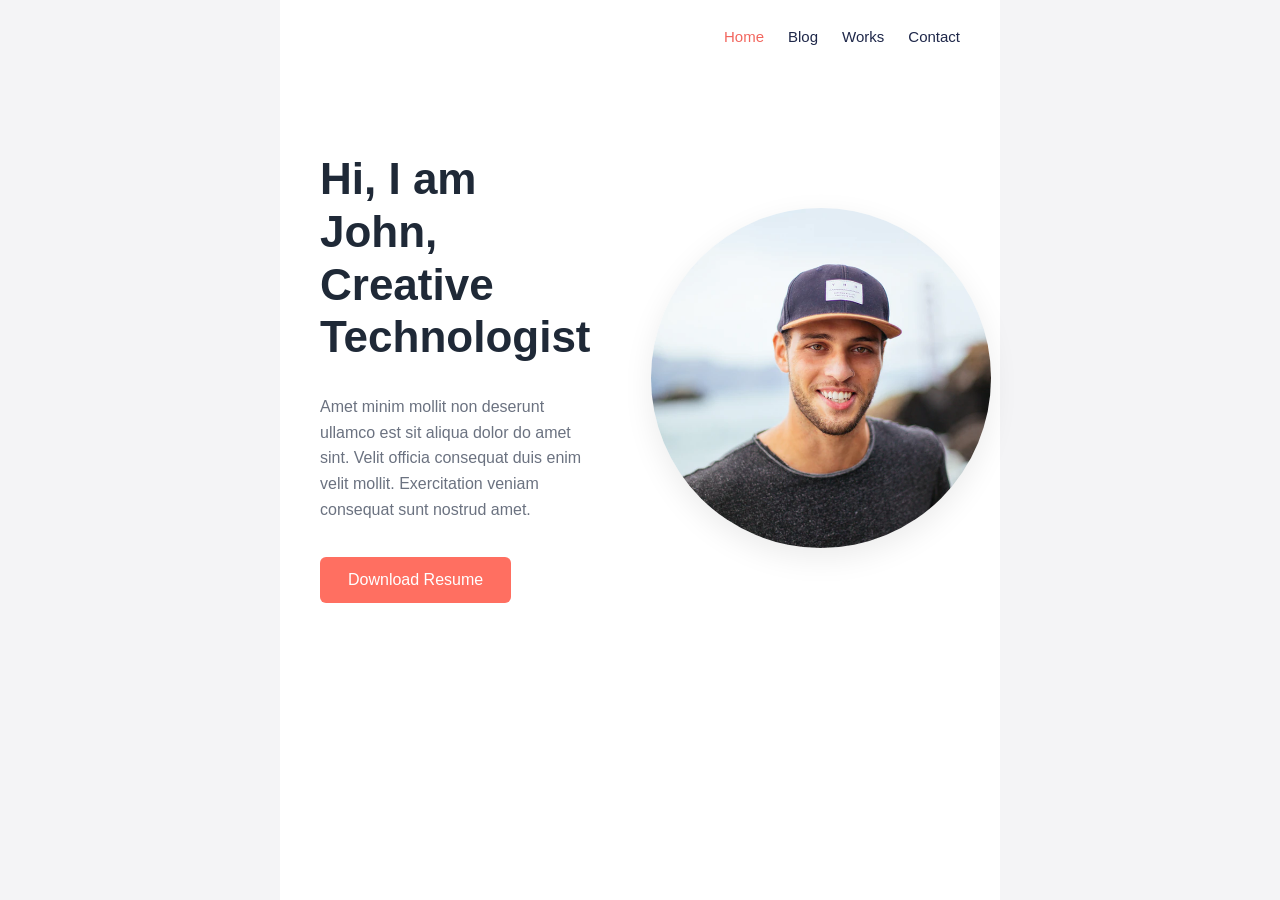
==== index.html @ 367465a9 "created header" ====
<!DOCTYPE html>
<html lang="en">
<head>
    <meta charset="UTF-8">
    <meta name="viewport" content="width=device-width, initial-scale=1.0">
    <title>Portfolio</title>
    <link rel="stylesheet" href="style.css">
</head>
<body>
    <div class="page">
        <header class="site-header">
            <nav>
                <a href="index.html" class="active">Home</a>
                <a href="blog.html">Blog</a>
                <a href="work.html">Works</a>
                <a href="#contact">Contact</a>
            </nav>
         </header>
<section class="hero">
        <div class="hero-text">
            <h1>Hi, I am John,<br>Creative Technologist</h1>
            <p>Amet minim mollit non deserunt ullamco est sit aliqua dolor do amet sint. Velit officia consequat duis enim velit mollit. Exercitation veniam consequat sunt nostrud amet.</p>
            <a href="#" class="btn-download">Download Resume</a>
        </div>
        <div class="hero-image">
            <img src="profile.png" alt="John" class="john">
        </div> 
</section>
    </div>  
</body>
</html>
---- style.css ----
* { box-sizing: border-box; margin: 0; padding: 0; }


body {
  font-family: -apple-system, BlinkMacSystemFont, "Segoe UI", Helvetica, Arial, sans-serif;
  color: #444a5c;
  background: #f4f4f6;
}

.page {
  width:100%;  
  max-width: 720px;
  margin: 0 auto;
  background: #fff;
  min-height: 100vh;
}
a { text-decoration: none; color: inherit; }
img { display: block; max-width: 100%; }

.site-header {
  display: flex;
  justify-content: flex-end;
  align-items: center;
  gap: 28px;
  padding: 28px 40px;
}

.site-header nav {
  display: flex;
  gap: 24px;
}

.site-header a {
  font-size: 15px;
  font-weight: 500;
  color: #1e2749;
}

.site-header a.active {
  color: #f2665e;
}
.hero {
    display: flex;
    align-items: center;
    justify-content: space-between;
    gap: 60px;
    max-width: 1100px;
    margin: 0 auto;
    padding: 80px 40px;
}

.hero-text {
    flex: 1;
}

.hero-text h1 {
    font-size: 44px;
    font-weight: 700;
    line-height: 1.2;
    color: #1f2937;
    margin-bottom: 30px;
}

.hero-text p {
    font-size: 16px;
    line-height: 1.6;
    color: #6b7280;
    margin-bottom: 35px;
    max-width: 480px;
}

.btn-download {
    display: inline-block;
    background-color: #FF6F61;
    color: #ffffff;
    text-decoration: none;
    padding: 14px 28px;
    border-radius: 6px;
    font-size: 16px;
    font-weight: 500;
    transition: background-color 0.2s ease, transform 0.15s ease;
}

.btn-download:hover {
    background-color: #e85a4f;
    transform: translateY(-1px);
}

.hero-image {
    flex: 0 0 340px;
}

.hero-image img {
    width: 340px;
    height: 340px;
    border-radius: 50%;
    object-fit: cover;
    box-shadow: 0 10px 30px rgba(0,0,0,0.08);
}

@media (max-width: 768px) {
    .hero {
        flex-direction: column-reverse;   /* photo on top, text below */
        text-align: center;
        padding: 40px 20px;
        gap: 30px;
    }

    .hero-text h1 {
        font-size: 32px;
    }

    .hero-text p {
        margin-left: auto;
        margin-right: auto;
    }

    .hero-image {
        flex: 0 0 auto;
    }

    .hero-image img {
        width: 220px;
        height: 220px;
    }
}
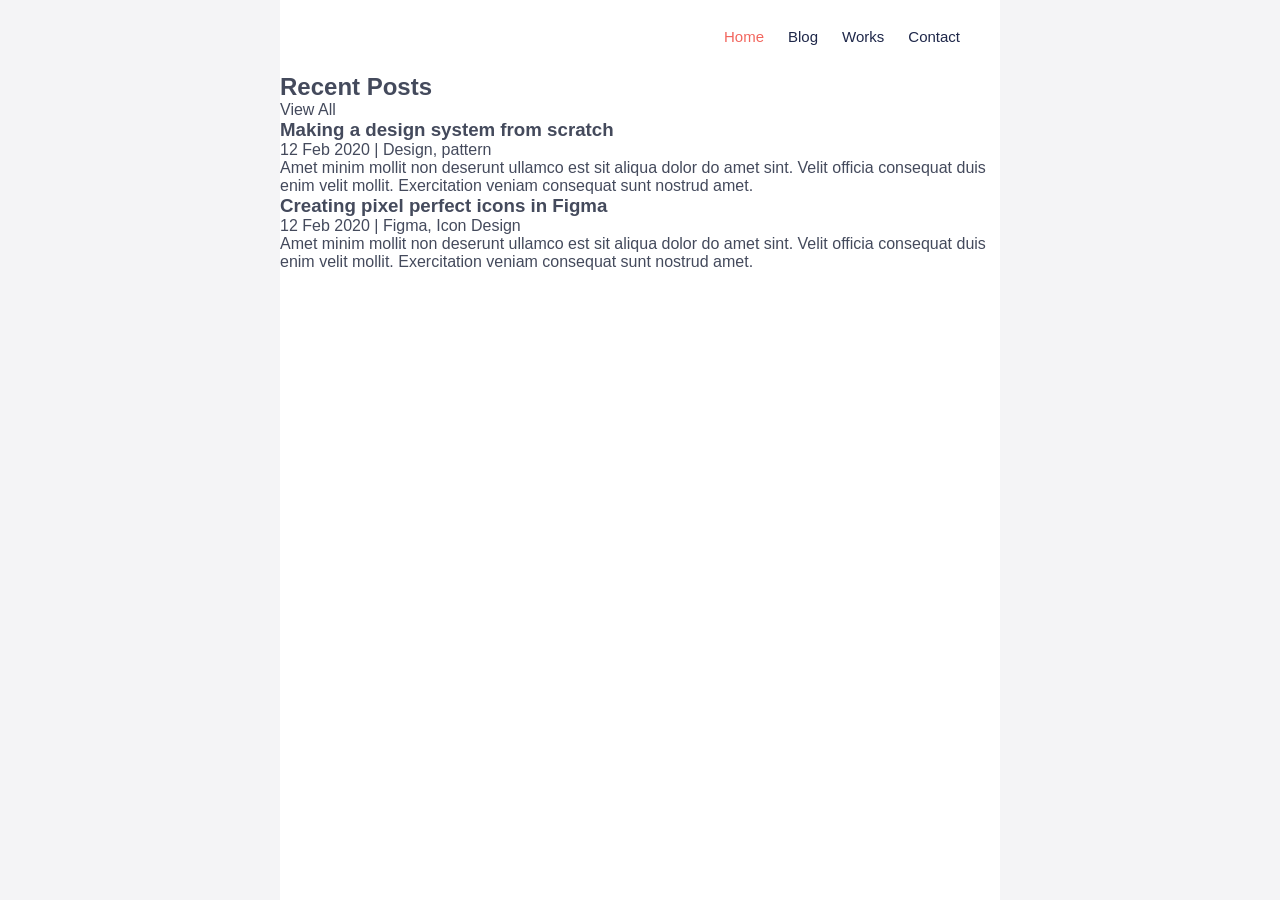
==== commit fdc5a9ab: "Merge remote-tracking branch 'origin/recentpost'" ====
--- a/index.html
+++ b/index.html
@@ -16,16 +16,33 @@
                 <a href="#contact">Contact</a>
             </nav>
          </header>
-<section class="hero">
-        <div class="hero-text">
-            <h1>Hi, I am John,<br>Creative Technologist</h1>
-            <p>Amet minim mollit non deserunt ullamco est sit aliqua dolor do amet sint. Velit officia consequat duis enim velit mollit. Exercitation veniam consequat sunt nostrud amet.</p>
-            <a href="#" class="btn-download">Download Resume</a>
-        </div>
-        <div class="hero-image">
-            <img src="profile.png" alt="John" class="john">
-        </div> 
+<section
+    class="recent-posts">
+    <div
+        class="recent-posts-header">
+        <h2>Recent Posts</h2>
+        <a href="#">View All</a>
+    </div>
+    <div
+        class="posts-grid">
+    <div
+        class="post-card">
+       
+        <h3> Making a design system from scratch</h3>
+         <p class="post-meta">12 Feb 2020  |  Design, pattern</p>
+        <p class="post-excerpt">Amet minim mollit non deserunt ullamco est sit aliqua dolor do amet sint. Velit officia consequat duis enim velit mollit. Exercitation veniam consequat sunt nostrud amet.</p>
+    </div>
+    <div class="post-card">
+       
+        <h3>Creating pixel perfect icons in Figma</h3>
+         <p class="post-meta">12 Feb 2020  |  Figma, Icon Design</p>
+        <p class="post-excerpt">Amet minim mollit non deserunt ullamco est sit aliqua dolor do amet sint. Velit officia consequat duis enim velit mollit. Exercitation veniam consequat sunt nostrud amet.</p>
+    </div>
+    </div>
 </section>
-    </div>  
+
+
+
+    </div>   
 </body>
 </html>
--- a/style.css
+++ b/style.css
@@ -1,3 +1,4 @@
+@import url('https://fonts.googleapis.com/css2?family=Heebo:wght@400;700&display=swap');
 * { box-sizing: border-box; margin: 0; padding: 0; }
 
 
@@ -39,88 +40,4 @@
 .site-header a.active {
   color: #f2665e;
 }
-.hero {
-    display: flex;
-    align-items: center;
-    justify-content: space-between;
-    gap: 60px;
-    max-width: 1100px;
-    margin: 0 auto;
-    padding: 80px 40px;
-}
 
-.hero-text {
-    flex: 1;
-}
-
-.hero-text h1 {
-    font-size: 44px;
-    font-weight: 700;
-    line-height: 1.2;
-    color: #1f2937;
-    margin-bottom: 30px;
-}
-
-.hero-text p {
-    font-size: 16px;
-    line-height: 1.6;
-    color: #6b7280;
-    margin-bottom: 35px;
-    max-width: 480px;
-}
-
-.btn-download {
-    display: inline-block;
-    background-color: #FF6F61;
-    color: #ffffff;
-    text-decoration: none;
-    padding: 14px 28px;
-    border-radius: 6px;
-    font-size: 16px;
-    font-weight: 500;
-    transition: background-color 0.2s ease, transform 0.15s ease;
-}
-
-.btn-download:hover {
-    background-color: #e85a4f;
-    transform: translateY(-1px);
-}
-
-.hero-image {
-    flex: 0 0 340px;
-}
-
-.hero-image img {
-    width: 340px;
-    height: 340px;
-    border-radius: 50%;
-    object-fit: cover;
-    box-shadow: 0 10px 30px rgba(0,0,0,0.08);
-}
-
-@media (max-width: 768px) {
-    .hero {
-        flex-direction: column-reverse;   /* photo on top, text below */
-        text-align: center;
-        padding: 40px 20px;
-        gap: 30px;
-    }
-
-    .hero-text h1 {
-        font-size: 32px;
-    }
-
-    .hero-text p {
-        margin-left: auto;
-        margin-right: auto;
-    }
-
-    .hero-image {
-        flex: 0 0 auto;
-    }
-
-    .hero-image img {
-        width: 220px;
-        height: 220px;
-    }
-}
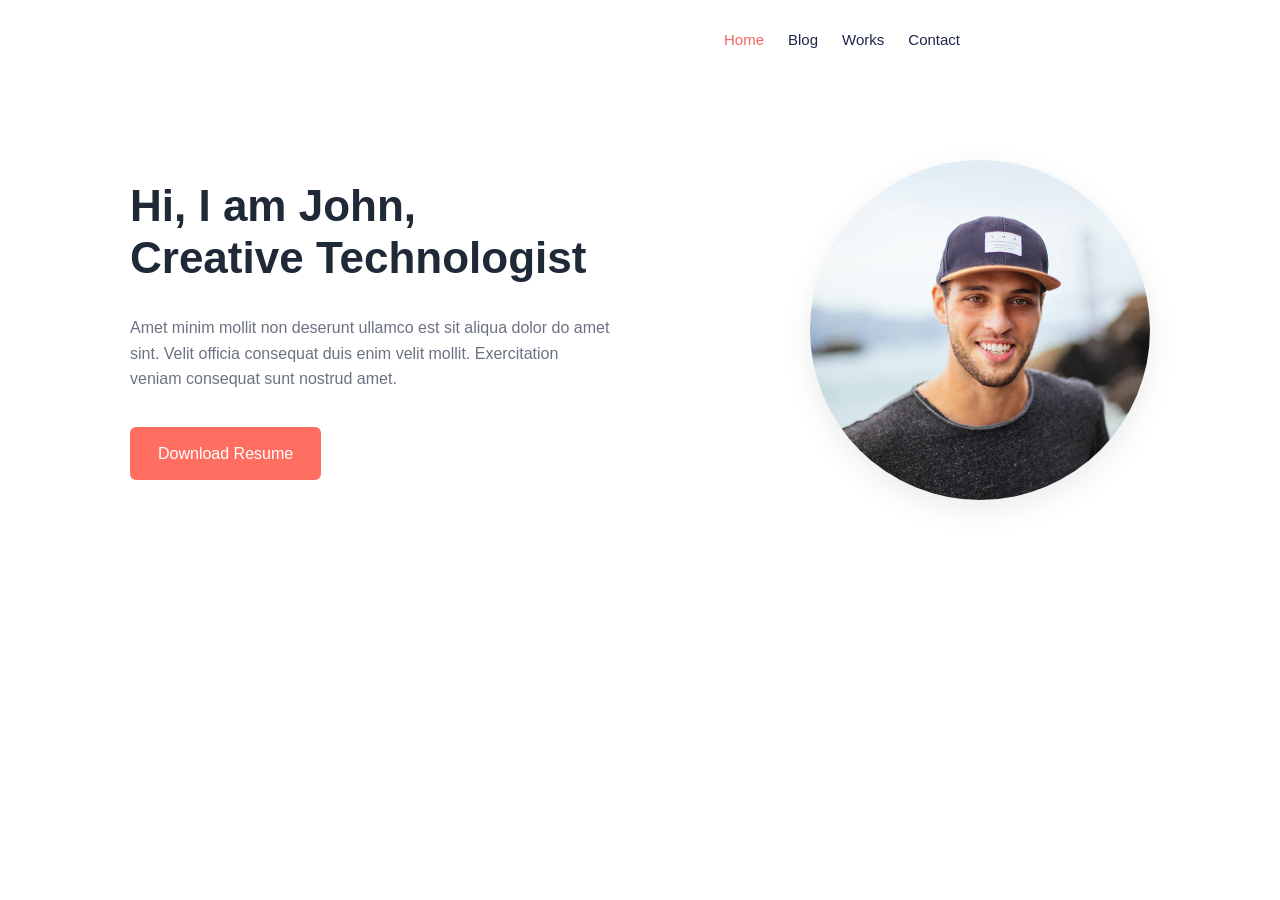
==== commit f2d14eeb: "Merge pull request #5 from Dhun-Nuraini/herosec Herosec" ====
--- a/index.html
+++ b/index.html
@@ -16,33 +16,16 @@
                 <a href="#contact">Contact</a>
             </nav>
          </header>
-<section
-    class="recent-posts">
-    <div
-        class="recent-posts-header">
-        <h2>Recent Posts</h2>
-        <a href="#">View All</a>
-    </div>
-    <div
-        class="posts-grid">
-    <div
-        class="post-card">
-       
-        <h3> Making a design system from scratch</h3>
-         <p class="post-meta">12 Feb 2020  |  Design, pattern</p>
-        <p class="post-excerpt">Amet minim mollit non deserunt ullamco est sit aliqua dolor do amet sint. Velit officia consequat duis enim velit mollit. Exercitation veniam consequat sunt nostrud amet.</p>
-    </div>
-    <div class="post-card">
-       
-        <h3>Creating pixel perfect icons in Figma</h3>
-         <p class="post-meta">12 Feb 2020  |  Figma, Icon Design</p>
-        <p class="post-excerpt">Amet minim mollit non deserunt ullamco est sit aliqua dolor do amet sint. Velit officia consequat duis enim velit mollit. Exercitation veniam consequat sunt nostrud amet.</p>
-    </div>
-    </div>
+<section class="hero">
+        <div class="hero-text">
+            <h1>Hi, I am John,<br>Creative Technologist</h1>
+            <p>Amet minim mollit non deserunt ullamco est sit aliqua dolor do amet sint. Velit officia consequat duis enim velit mollit. Exercitation veniam consequat sunt nostrud amet.</p>
+            <a href="#" class="btn-download">Download Resume</a>
+        </div>
+        <div class="hero-image">
+            <img src="profile.png" alt="John" class="john">
+        </div> 
 </section>
-
-
-
-    </div>   
+    </div>  
 </body>
 </html>
--- a/style.css
+++ b/style.css
@@ -1,28 +1,34 @@
-@import url('https://fonts.googleapis.com/css2?family=Heebo:wght@400;700&display=swap');
 * { box-sizing: border-box; margin: 0; padding: 0; }
 
+html, body {
+  width: 100%;
+  min-height: 100vh;
+}
 
 body {
   font-family: -apple-system, BlinkMacSystemFont, "Segoe UI", Helvetica, Arial, sans-serif;
   color: #444a5c;
-  background: #f4f4f6;
+  background: #fff;
+  line-height: 1.6;
 }
 
-.page {
-  width:100%;  
-  max-width: 720px;
-  margin: 0 auto;
-  background: #fff;
-  min-height: 100vh;
-}
 a { text-decoration: none; color: inherit; }
 img { display: block; max-width: 100%; }
 
+.page {
+  width: 100%;
+  min-height: 100vh;
+  background: #fff;
+}
+
+/* ===== Header ===== */
 .site-header {
   display: flex;
   justify-content: flex-end;
   align-items: center;
   gap: 28px;
+  max-width: 720px;
+  margin: 0 auto;
   padding: 28px 40px;
 }
 
@@ -40,4 +46,88 @@
 .site-header a.active {
   color: #f2665e;
 }
+.hero {
+    display: flex;
+    align-items: center;
+    justify-content: space-between;
+    gap: 60px;
+    max-width: 1100px;
+    margin: 0 auto;
+    padding: 80px 40px;
+}
 
+.hero-text {
+    flex: 1;
+}
+
+.hero-text h1 {
+    font-size: 44px;
+    font-weight: 700;
+    line-height: 1.2;
+    color: #1f2937;
+    margin-bottom: 30px;
+}
+
+.hero-text p {
+    font-size: 16px;
+    line-height: 1.6;
+    color: #6b7280;
+    margin-bottom: 35px;
+    max-width: 480px;
+}
+
+.btn-download {
+    display: inline-block;
+    background-color: #FF6F61;
+    color: #ffffff;
+    text-decoration: none;
+    padding: 14px 28px;
+    border-radius: 6px;
+    font-size: 16px;
+    font-weight: 500;
+    transition: background-color 0.2s ease, transform 0.15s ease;
+}
+
+.btn-download:hover {
+    background-color: #e85a4f;
+    transform: translateY(-1px);
+}
+
+.hero-image {
+    flex: 0 0 340px;
+}
+
+.hero-image img {
+    width: 340px;
+    height: 340px;
+    border-radius: 50%;
+    object-fit: cover;
+    box-shadow: 0 10px 30px rgba(0,0,0,0.08);
+}
+
+@media (max-width: 768px) {
+    .hero {
+        flex-direction: column-reverse;   /* photo on top, text below */
+        text-align: center;
+        padding: 40px 20px;
+        gap: 30px;
+    }
+
+    .hero-text h1 {
+        font-size: 32px;
+    }
+
+    .hero-text p {
+        margin-left: auto;
+        margin-right: auto;
+    }
+
+    .hero-image {
+        flex: 0 0 auto;
+    }
+
+    .hero-image img {
+        width: 220px;
+        height: 220px;
+    }
+}
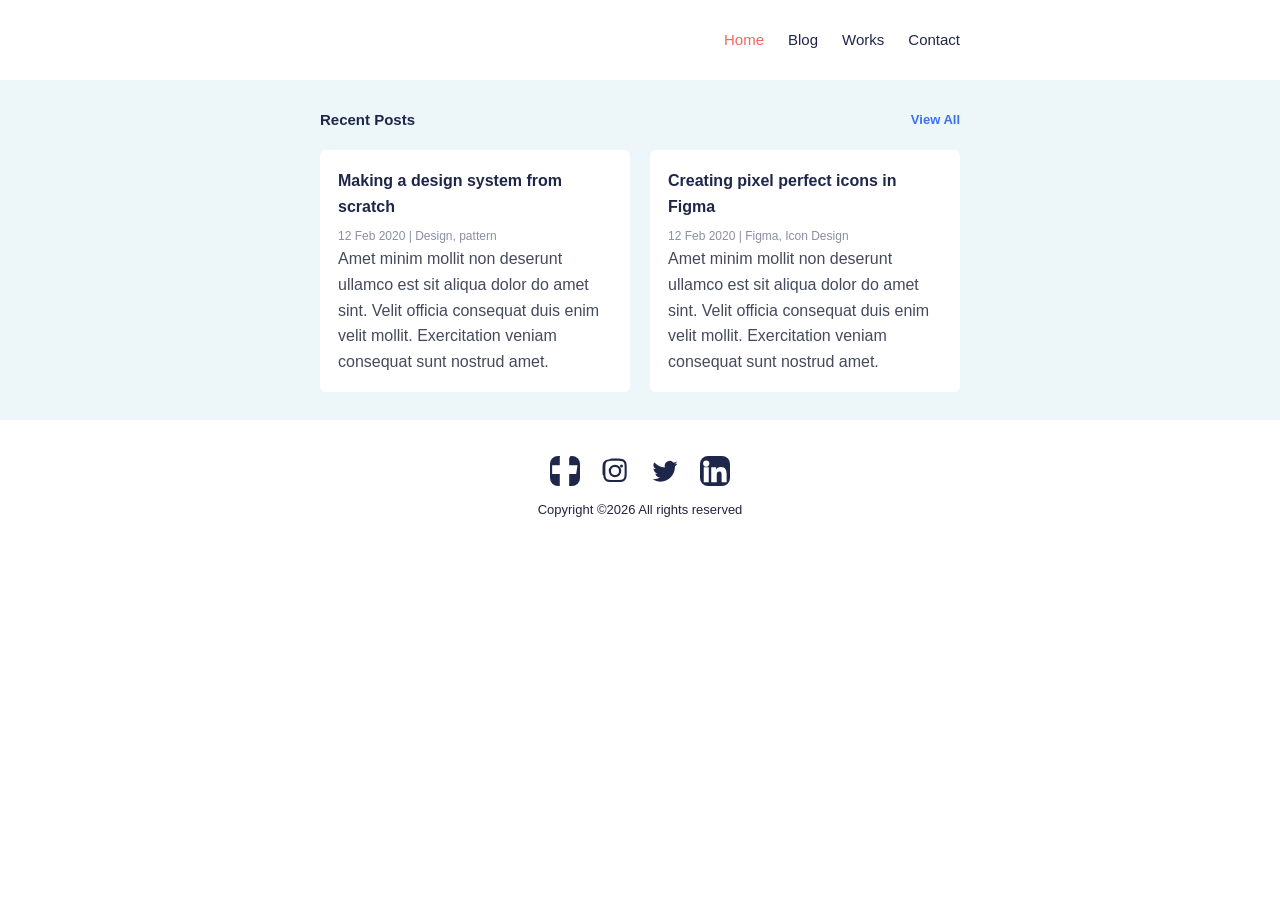
==== commit fb1cc805: "updated files" ====
--- a/index.html
+++ b/index.html
@@ -16,16 +16,39 @@
                 <a href="#contact">Contact</a>
             </nav>
          </header>
-<section class="hero">
-        <div class="hero-text">
-            <h1>Hi, I am John,<br>Creative Technologist</h1>
-            <p>Amet minim mollit non deserunt ullamco est sit aliqua dolor do amet sint. Velit officia consequat duis enim velit mollit. Exercitation veniam consequat sunt nostrud amet.</p>
-            <a href="#" class="btn-download">Download Resume</a>
-        </div>
-        <div class="hero-image">
-            <img src="profile.png" alt="John" class="john">
-        </div> 
-</section>
-    </div>  
+<div class="recent-posts">
+   <section class="sections"> 
+    <div class="recent-posts-header">
+        <h3>Recent Posts</h3>
+        <a href="#">View All</a>
+    </div>
+    <div class="posts-grid">
+    <article class="post-card">
+       
+        <h4> Making a design system from scratch</h4>
+         <div class="post-meta">12 Feb 2020  |  Design, pattern</div>
+        <p class="post-excerpt">Amet minim mollit non deserunt ullamco est sit aliqua dolor do amet sint. Velit officia consequat duis enim velit mollit. Exercitation veniam consequat sunt nostrud amet.</p>
+    </article>
+    <article class="post-card">
+       
+        <h4>Creating pixel perfect icons in Figma</h4>
+         <div class="post-meta">12 Feb 2020  |  Figma, Icon Design</div>
+        <p class="post-excerpt">Amet minim mollit non deserunt ullamco est sit aliqua dolor do amet sint. Velit officia consequat duis enim velit mollit. Exercitation veniam consequat sunt nostrud amet.</p>
+    </article>
+    </div>
+    </section> 
+    </div>
+
+    <footer class="site-footer">
+      <div class="footer-icons">
+        <a href="#" aria-label="Facebook" class="icon-facebook"><img src="images/icon-facebook.svg" alt=""></a>
+        <a href="#" aria-label="Instagram" class="icon-instagram"><img src="images/icon-instagram.svg" alt=""></a>
+        <a href="#" aria-label="Twitter" class="icon-twitter"><img src="images/icon-twitter.svg" alt=""></a>
+        <a href="#" aria-label="LinkedIn" class="icon-linkedin"><img src="images/icon-linkedin.svg" alt=""></a>
+      </div>
+      <p class="copyright">Copyright ©2026 All rights reserved</p>
+    </footer>
+
+    </div>   
 </body>
 </html>
--- a/style.css
+++ b/style.css
@@ -46,88 +46,188 @@
 .site-header a.active {
   color: #f2665e;
 }
-.hero {
-    display: flex;
-    align-items: center;
-    justify-content: space-between;
-    gap: 60px;
-    max-width: 1100px;
-    margin: 0 auto;
-    padding: 80px 40px;
-}
-
-.hero-text {
-    flex: 1;
-}
-
-.hero-text h1 {
-    font-size: 44px;
-    font-weight: 700;
-    line-height: 1.2;
-    color: #1f2937;
-    margin-bottom: 30px;
-}
-
-.hero-text p {
-    font-size: 16px;
-    line-height: 1.6;
-    color: #6b7280;
-    margin-bottom: 35px;
-    max-width: 480px;
-}
-
-.btn-download {
-    display: inline-block;
-    background-color: #FF6F61;
-    color: #ffffff;
-    text-decoration: none;
-    padding: 14px 28px;
-    border-radius: 6px;
-    font-size: 16px;
-    font-weight: 500;
-    transition: background-color 0.2s ease, transform 0.15s ease;
-}
-
-.btn-download:hover {
-    background-color: #e85a4f;
-    transform: translateY(-1px);
-}
-
-.hero-image {
-    flex: 0 0 340px;
-}
-
-.hero-image img {
-    width: 340px;
-    height: 340px;
-    border-radius: 50%;
-    object-fit: cover;
-    box-shadow: 0 10px 30px rgba(0,0,0,0.08);
-}
-
-@media (max-width: 768px) {
-    .hero {
-        flex-direction: column-reverse;   /* photo on top, text below */
-        text-align: center;
-        padding: 40px 20px;
-        gap: 30px;
-    }
-
-    .hero-text h1 {
-        font-size: 32px;
-    }
-
-    .hero-text p {
-        margin-left: auto;
-        margin-right: auto;
-    }
-
-    .hero-image {
-        flex: 0 0 auto;
-    }
-
-    .hero-image img {
-        width: 220px;
-        height: 220px;
-    }
-}
+/* Recent posts section - Yahaya */
+.recent-posts {
+  background-color:#EDF7FA ;
+  
+}
+.sections {
+  max-width: 720px;
+  margin: 0 auto;
+  padding: 28px 40px;
+}
+.recent-posts-header h3 {
+  font-weight: 600;
+  font-size: 15px;
+  color: #1e2749;
+}
+.recent-posts-header {
+  display: flex;
+  justify-content: space-between;
+  align-items: center;
+  margin-bottom: 18px;
+}
+.recent-posts-header a {
+  font-size: 13px;
+  color: #3b6ff2;
+  font-weight: 600;
+}
+.posts-grid {
+  display: grid;
+  grid-template-columns: 1fr 1fr;
+  gap: 20px;
+}
+
+.post-card {
+  background-color: #ffffff;
+  padding: 18px;
+  border-radius: 6px;
+}
+
+.post-card h4 {
+  font-size: 16px;
+  color: #1e2749;
+  margin-bottom: 8px;
+}
+.post-meta {
+  font-size: 12px;
+  color: #8a90a3;
+}
+.post-excerpt p{
+  font-size: 13px;
+}
+@media (max-width: 640px) {
+  .posts-grid {
+    grid-template-columns: 1fr;
+  }
+}
+/* ===== Work Detail Page ===== */
+.detail-header {
+  max-width: 720px;
+  margin: 0 auto;
+  padding: 8px 40px 24px;
+}
+
+.detail-header h1 {
+  font-size: 26px;
+  color: #1e2749;
+  margin-bottom: 10px;
+  max-width: 460px;
+}
+
+.detail-header p {
+  font-size: 14px;
+  max-width: 480px;
+  margin-top: 12px;
+}
+.badge {
+  display: inline-block;
+  background: #f2665e;
+  color: #fff;
+  font-size: 12px;
+  font-weight: 600;
+  padding: 3px 10px;
+  border-radius: 16px;
+}
+
+.tag {
+  color: #8a90a3;
+  font-size: 14px;
+}
+
+.meta {
+  display: flex;
+  align-items: center;
+  gap: 10px;
+  margin: 8px 0 10px;
+}
+
+.detail-body {
+  max-width: 720px;
+  margin: 0 auto;
+  padding: 0 40px;
+}
+
+.detail-body img {
+  border-radius: 6px;
+  margin-bottom: 28px;
+  width: 100%;
+}
+
+.detail-body h2 {
+  font-size: 22px;
+  color: #1e2749;
+  margin-bottom: 4px;
+}
+
+.detail-body h3 {
+  font-size: 15px;
+  color: #8a90a3;
+  font-weight: 500;
+  margin-bottom: 14px;
+}
+
+.detail-body .text-block {
+  margin-bottom: 28px;
+}
+
+.detail-body .text-block p {
+  font-size: 14px;
+  max-width: 480px;
+}
+/* Footer Styles */
+.site-footer {
+ max-width: 720px;;
+  margin: 0 auto;
+  padding: 36px 40px 30px;
+  text-align: center;
+  background: #fff;
+}
+
+.footer-icons {
+  display: flex;
+  justify-content: center;
+  gap: 20px;
+  margin-bottom: 14px;
+}
+
+.footer-icons a {
+  width: 30px;
+  height: 30px;
+  border-radius: 8px;
+  display: flex;
+  align-items: center;
+  justify-content: center;
+}
+/* Facebook & LinkedIn: solid navy square, white glyph (set in the SVG file) */
+.icon-facebook,
+.icon-linkedin {
+  background: #1e2749;
+}
+
+/* Instagram: outlined square, white fill, navy glyph (set in the SVG file) */
+.icon-instagram {
+  background: #fff;
+}
+.icon-instagram img {
+  width: 30px;
+  height: 30px;
+}
+
+/* Twitter: no square, just the navy glyph, sized to fill more of the box */
+.icon-twitter {
+  background: transparent;
+}
+
+.icon-twitter img {
+  width: 30px;
+  height: 30px;
+}
+
+
+
+
+.copyright {
+  font-size: 13px;
+  color: #21243D;
+}
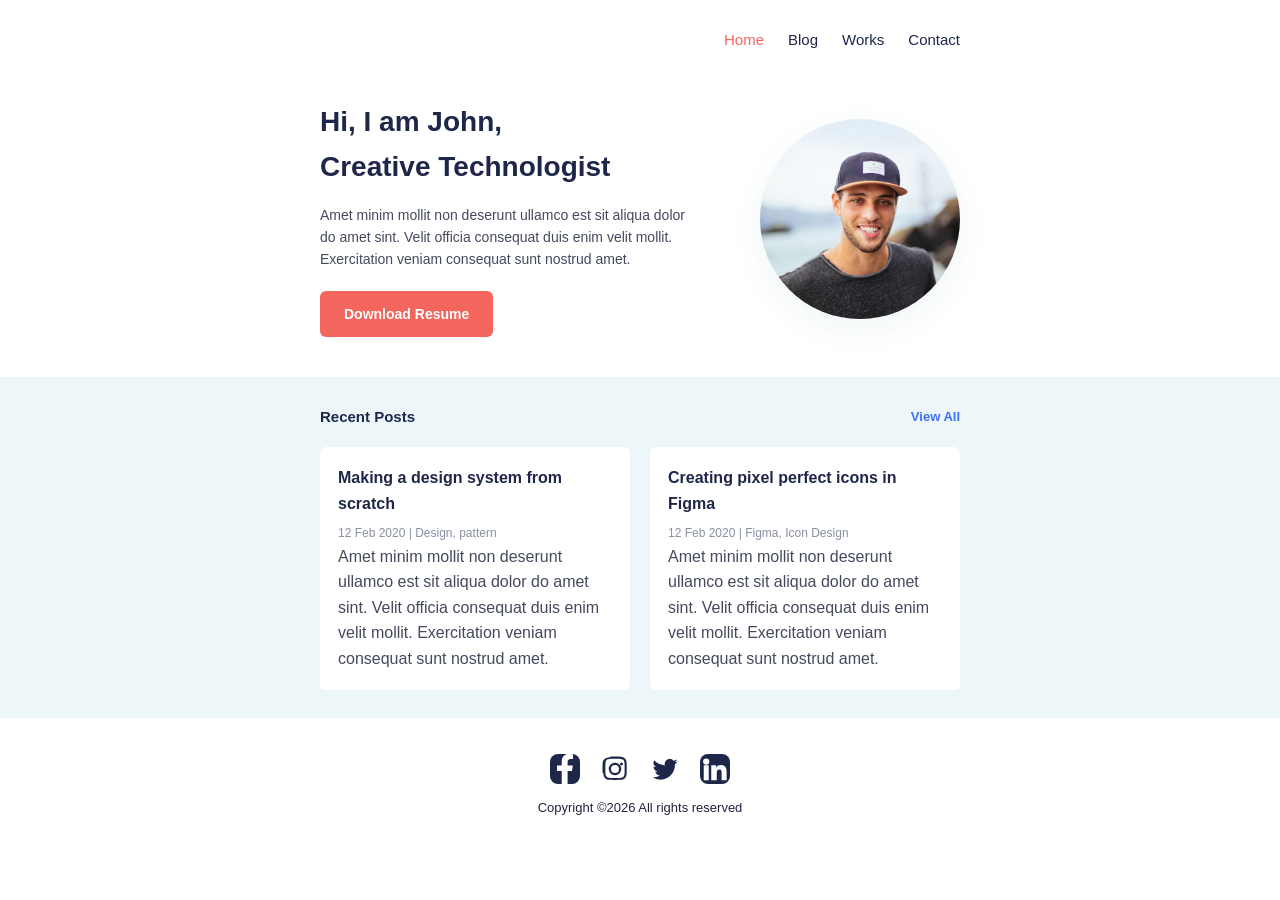
==== commit 865f6f39: "Add files via upload" ====
--- a/index.html
+++ b/index.html
@@ -16,39 +16,51 @@
                 <a href="#contact">Contact</a>
             </nav>
          </header>
-<div class="recent-posts">
-   <section class="sections"> 
-    <div class="recent-posts-header">
-        <h3>Recent Posts</h3>
-        <a href="#">View All</a>
-    </div>
-    <div class="posts-grid">
-    <article class="post-card">
-       
-        <h4> Making a design system from scratch</h4>
-         <div class="post-meta">12 Feb 2020  |  Design, pattern</div>
-        <p class="post-excerpt">Amet minim mollit non deserunt ullamco est sit aliqua dolor do amet sint. Velit officia consequat duis enim velit mollit. Exercitation veniam consequat sunt nostrud amet.</p>
-    </article>
-    <article class="post-card">
-       
-        <h4>Creating pixel perfect icons in Figma</h4>
-         <div class="post-meta">12 Feb 2020  |  Figma, Icon Design</div>
-        <p class="post-excerpt">Amet minim mollit non deserunt ullamco est sit aliqua dolor do amet sint. Velit officia consequat duis enim velit mollit. Exercitation veniam consequat sunt nostrud amet.</p>
-    </article>
-    </div>
-    </section> 
-    </div>
+        <section class="hero">
+            <div class="hero-text">
+                <h1>Hi, I am John,<br>Creative Technologist</h1>
+                <p>Amet minim mollit non deserunt ullamco est sit aliqua dolor do amet sint. Velit officia consequat duis enim velit mollit. Exercitation veniam consequat sunt nostrud amet.</p>
+                <a href="#" class="btn-download">Download Resume</a>
+            </div>
+            <div class="hero-image">
+                <img src="images/profile.png" alt="John" class="john">
+            </div> 
+        </section>
 
-    <footer class="site-footer">
-      <div class="footer-icons">
-        <a href="#" aria-label="Facebook" class="icon-facebook"><img src="images/icon-facebook.svg" alt=""></a>
-        <a href="#" aria-label="Instagram" class="icon-instagram"><img src="images/icon-instagram.svg" alt=""></a>
-        <a href="#" aria-label="Twitter" class="icon-twitter"><img src="images/icon-twitter.svg" alt=""></a>
-        <a href="#" aria-label="LinkedIn" class="icon-linkedin"><img src="images/icon-linkedin.svg" alt=""></a>
-      </div>
-      <p class="copyright">Copyright ©2026 All rights reserved</p>
-    </footer>
+        <div class="recent-posts">
+            <section class="sections"> 
+                <div class="recent-posts-header">
+                    <h3>Recent Posts</h3>
+                    <a href="#">View All</a>
+                </div>
+                <div class="posts-grid">
+                    <article class="post-card">
+        
+                        <h4> Making a design system from scratch</h4>
+                        <div class="post-meta">12 Feb 2020  |  Design, pattern</div>
+                        <p class="post-excerpt">Amet minim mollit non deserunt ullamco est sit aliqua dolor do amet sint. Velit officia consequat duis enim velit mollit. Exercitation veniam consequat sunt nostrud amet.</p>
+                    </article>
+                    <article class="post-card">
+        
+                        <h4>Creating pixel perfect icons in Figma</h4>
+                        <div class="post-meta">12 Feb 2020  |  Figma, Icon Design</div>
+                        <p class="post-excerpt">Amet minim mollit non deserunt ullamco est sit aliqua dolor do amet sint. Velit officia consequat duis enim velit mollit. Exercitation veniam consequat sunt nostrud amet.</p>
+                    </article>
+                </div>
+            </section> 
+        </div>
 
-    </div>   
+        <footer class="site-footer">
+                <div class="footer-icons">
+                    <a href="#" aria-label="Facebook" class="icon-facebook"><img src="images/icon-facebook.svg" alt=""></a>
+                    <a href="#" aria-label="Instagram" class="icon-instagram"><img src="images/icon-instagram.svg" alt=""></a>
+                    <a href="#" aria-label="Twitter" class="icon-twitter"><img src="images/icon-twitter.svg" alt=""></a>
+                    <a href="#" aria-label="LinkedIn" class="icon-linkedin"><img src="images/icon-linkedin.svg" alt=""></a>
+                </div>
+            <p class="copyright">Copyright ©2026 All rights reserved</p>
+        </footer>
+
+
+    </div>  
 </body>
 </html>
--- a/style.css
+++ b/style.css
@@ -46,6 +46,90 @@
 .site-header a.active {
   color: #f2665e;
 }
+@media (max-width: 640px) {
+  .site-header {
+    padding: 20px 22px;
+    gap: 14px;
+  }
+
+  .site-header nav {
+    gap: 12px;
+  }
+
+  .site-header a {
+    font-size: 12px;
+  }
+}
+/* ===== Hero Section ===== */
+.hero {
+    display: flex;
+    align-items: center;
+    justify-content: space-between;
+    gap: 40px;
+    max-width: 720px;
+    margin: 0 auto;
+    padding: 20px 40px 40px;
+}
+
+
+.hero-text h1 {
+    font-size: 28px;
+    color: #1e2749;
+    margin-bottom: 14px;
+}
+
+.hero-text p {
+    font-size: 14px;
+    margin-bottom: 20px;
+    max-width: 380px;
+}
+
+.btn-download {
+    display: inline-block;
+    background-color: #f2665e;
+    color: #fff;
+    text-decoration: none;
+    padding: 12px 24px;
+    border-radius: 6px;
+    font-size: 14px;
+    font-weight: 600;
+    transition: background-color 0.2s ease, transform 0.15s ease;
+}
+
+.btn-download:hover {
+    background-color: #e85a4f;
+    transform: translateY(-1px);
+}
+
+
+.hero-image img {
+    width: 200px;
+    height: 200px;
+    border-radius: 50%;
+    object-fit: cover;
+    box-shadow: 0 10px 30px rgba(77, 134, 155, 0.08);
+}
+
+@media (max-width: 640px) {
+    .hero {
+        flex-direction: column-reverse;   /* photo on top, text below */
+        text-align: center;
+        align-items: center;
+        padding-left: 20px;
+        padding-right: 20px;
+        gap: 30px;
+    }
+
+
+    .hero-text p {
+        font-size: 16px;
+        max-width: 100%;
+    }
+
+
+}
+
+
 /* Recent posts section - Yahaya */
 .recent-posts {
   background-color:#EDF7FA ;
@@ -101,6 +185,87 @@
     grid-template-columns: 1fr;
   }
 }
+
+/* ===== Work Section ===== */
+.workh {
+  font-size: 32px;
+  font-weight: 700;
+  color: #1e2749;
+  max-width: 720px;
+  margin: 0 auto;
+  padding: 8px 40px 32px;
+}
+
+/* ===== List rows (Works / Blog) ===== */
+.work-list {
+  max-width: 720px;
+  margin: 0 auto;
+  padding: 0 40px;
+}
+
+.work-item {
+  display: flex;
+  gap: 28px;
+  padding: 24px 0;
+  border-bottom: 1px solid #ececf1;
+}
+
+.work-item:last-child {
+  border-bottom: none;
+}
+
+.workimg {
+  flex: 0 0 180px;
+  height: 120px;
+  border-radius: 6px;
+  overflow: hidden;
+}
+
+.workimg img {
+  width: 100%;
+  height: 100%;
+  object-fit: cover;
+}
+
+.work-content h2 {
+  font-size: 19px;
+  color: #1e2749;
+  margin-bottom: 2px;
+}
+
+.work-content p {
+  font-size: 14px;
+  color: #444a5c;
+  max-width: 340px;
+}
+
+/* Blog rows have no thumbnail */
+.work-item--text .work-content p {
+  max-width: 100%;
+}
+@media (max-width: 640px) {
+  .work-list {
+    padding-left: 22px;
+    padding-right: 22px;  
+  }
+  .workh{
+    padding-left: 22px;
+    padding-right: 22px;  
+  }
+  .work-item {
+    flex-direction: column;
+    gap: 14px;
+  }
+  .workimg{
+    flex:none;
+    width: 100%;
+    height: 160px;
+  }
+  .work-content p {
+    max-width: 100%;
+  }
+}
+
 /* ===== Work Detail Page ===== */
 .detail-header {
   max-width: 720px;
@@ -175,6 +340,13 @@
   font-size: 14px;
   max-width: 480px;
 }
+@media (max-width: 640px) {
+  .detail-header, .detail-body {
+    padding-left: 22px;
+    padding-right: 22px;
+  }
+    
+}
 /* Footer Styles */
 .site-footer {
  max-width: 720px;;
@@ -192,8 +364,6 @@
 }
 
 .footer-icons a {
-  width: 30px;
-  height: 30px;
   border-radius: 8px;
   display: flex;
   align-items: center;
@@ -204,6 +374,15 @@
 .icon-linkedin {
   background: #1e2749;
 }
+.icon-facebook img {
+  width: 30px;
+  height: 30px;
+}
+
+.icon-linkedin{
+  width: 30px;
+  height: 30px;
+}
 
 /* Instagram: outlined square, white fill, navy glyph (set in the SVG file) */
 .icon-instagram {
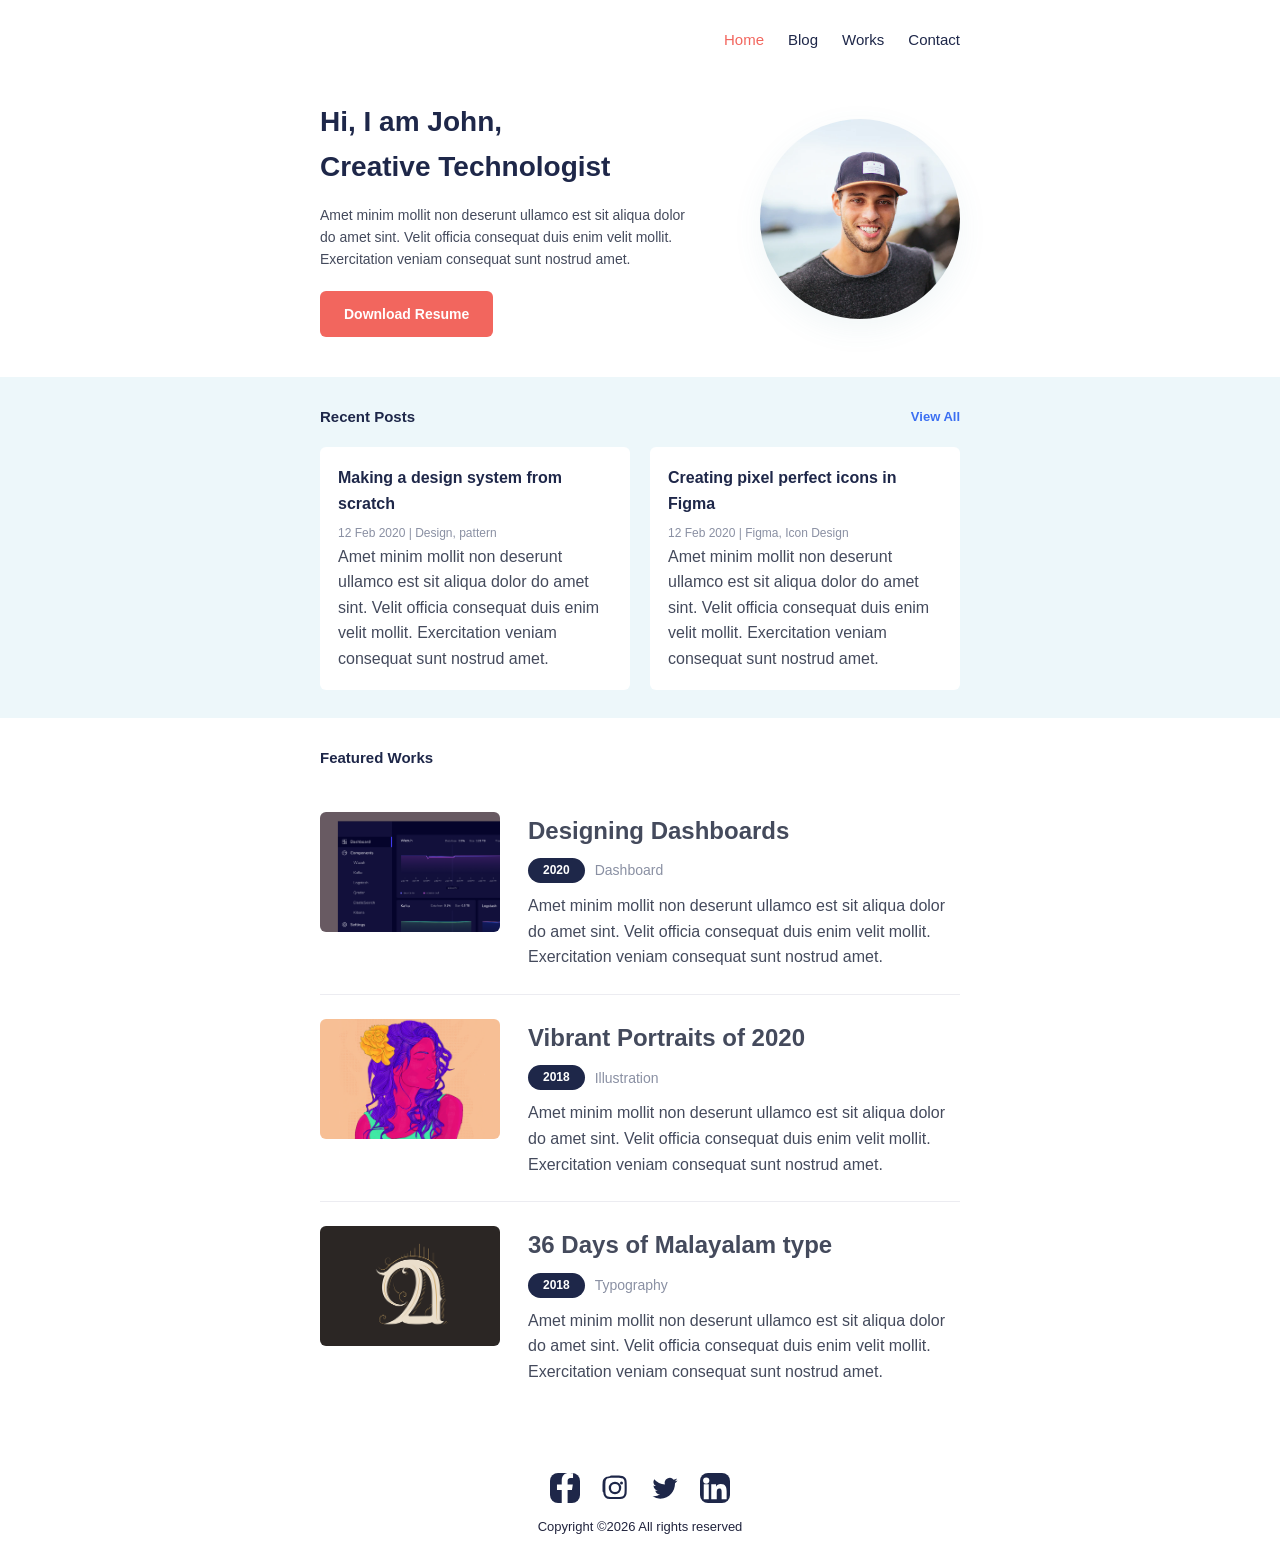
==== commit 4b39bf1c: "Add files via upload" ====
--- a/index.html
+++ b/index.html
@@ -29,7 +29,7 @@
 
         <div class="recent-posts">
             <section class="sections"> 
-                <div class="recent-posts-header">
+                <div class="section-header">
                     <h3>Recent Posts</h3>
                     <a href="#">View All</a>
                 </div>
@@ -49,6 +49,40 @@
                 </div>
             </section> 
         </div>
+        <section class="sections">
+            <div class="section-header">
+                <h3>Featured Works</h3>
+            </div>
+
+            <div class="work-list" style="padding: 0;">
+                <article class="work-item">
+                <div class="workimg"><img src="images/image1.png" alt="Designing Dashboards"></div>
+                <div class="workbody">
+                    <h2><a href="work-details.html">Designing Dashboards</a></h2>
+                    <div class="meta"><span class="year">2020</span><span class="tag">Dashboard</span></div>
+                    <p>Amet minim mollit non deserunt ullamco est sit aliqua dolor do amet sint. Velit officia consequat duis enim velit mollit. Exercitation veniam consequat sunt nostrud amet.</p>
+                </div>
+                </article>
+
+                <article class="work-item">
+                <div class="workimg"><img src="images/image3.png" alt="Vibrant Portraits of 2020"></div>
+                <div class="workbody">
+                    <h2>Vibrant Portraits of 2020</h2>
+                    <div class="meta"><span class="year">2018</span><span class="tag">Illustration</span></div>
+                    <p>Amet minim mollit non deserunt ullamco est sit aliqua dolor do amet sint. Velit officia consequat duis enim velit mollit. Exercitation veniam consequat sunt nostrud amet.</p>
+                </div>
+                </article>
+
+                <article class="work-item">
+                <div class="workimg"><img src="images/image2.png" alt="36 Days of Malayalam type"></div>
+                <div class="workbody">
+                    <h2>36 Days of Malayalam type</h2>
+                    <div class="meta"><span class="year">2018</span><span class="tag">Typography</span></div>
+                    <p>Amet minim mollit non deserunt ullamco est sit aliqua dolor do amet sint. Velit officia consequat duis enim velit mollit. Exercitation veniam consequat sunt nostrud amet.</p>
+                </div>
+                </article>
+            </div>
+        </section>
 
         <footer class="site-footer">
                 <div class="footer-icons">
--- a/style.css
+++ b/style.css
@@ -140,18 +140,18 @@
   margin: 0 auto;
   padding: 28px 40px;
 }
-.recent-posts-header h3 {
+.section-header h3 {
   font-weight: 600;
   font-size: 15px;
   color: #1e2749;
 }
-.recent-posts-header {
+.section-header {
   display: flex;
   justify-content: space-between;
   align-items: center;
   margin-bottom: 18px;
 }
-.recent-posts-header a {
+.section-header a {
   font-size: 13px;
   color: #3b6ff2;
   font-weight: 600;
@@ -195,8 +195,15 @@
   margin: 0 auto;
   padding: 8px 40px 32px;
 }
-
-/* ===== List rows (Works / Blog) ===== */
+.year{
+  display: inline-block;
+  background: #1e2749;
+  color: #fff;
+  font-size: 12px;
+  font-weight: 600;
+  padding: 3px 15px;
+  border-radius: 16px;
+}
 .work-list {
   max-width: 720px;
   margin: 0 auto;
@@ -291,7 +298,7 @@
   color: #fff;
   font-size: 12px;
   font-weight: 600;
-  padding: 3px 10px;
+  padding: 3px 15px;
   border-radius: 16px;
 }
 
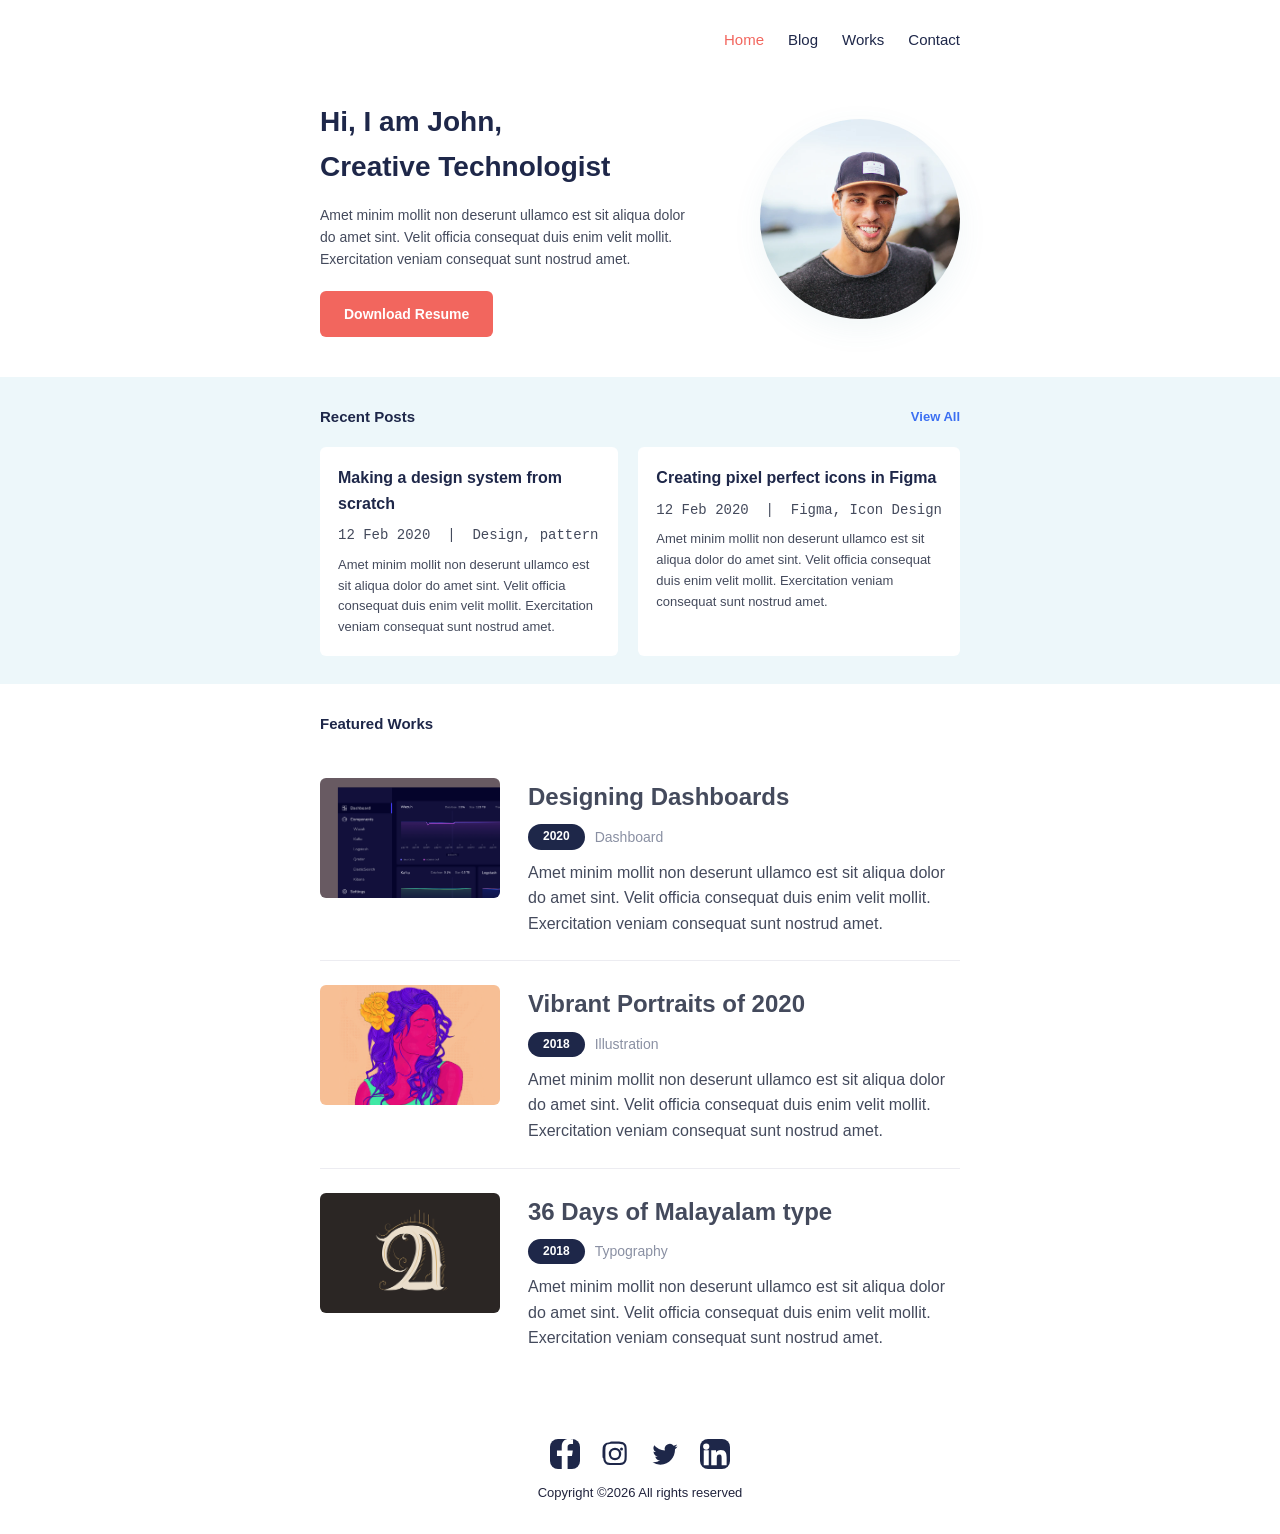
==== commit 6a36a4a7: "Add files via upload" ====
--- a/index.html
+++ b/index.html
@@ -37,14 +37,14 @@
                     <article class="post-card">
         
                         <h4> Making a design system from scratch</h4>
-                        <div class="post-meta">12 Feb 2020  |  Design, pattern</div>
-                        <p class="post-excerpt">Amet minim mollit non deserunt ullamco est sit aliqua dolor do amet sint. Velit officia consequat duis enim velit mollit. Exercitation veniam consequat sunt nostrud amet.</p>
+                        <div class="post-meta"><pre>12 Feb 2020  |  Design, pattern</pre></div>
+                        <p>Amet minim mollit non deserunt ullamco est sit aliqua dolor do amet sint. Velit officia consequat duis enim velit mollit. Exercitation veniam consequat sunt nostrud amet.</p>
                     </article>
                     <article class="post-card">
         
                         <h4>Creating pixel perfect icons in Figma</h4>
-                        <div class="post-meta">12 Feb 2020  |  Figma, Icon Design</div>
-                        <p class="post-excerpt">Amet minim mollit non deserunt ullamco est sit aliqua dolor do amet sint. Velit officia consequat duis enim velit mollit. Exercitation veniam consequat sunt nostrud amet.</p>
+                        <div class="post-meta"><pre>12 Feb 2020  |  Figma, Icon Design</pre></div>
+                        <p>Amet minim mollit non deserunt ullamco est sit aliqua dolor do amet sint. Velit officia consequat duis enim velit mollit. Exercitation veniam consequat sunt nostrud amet.</p>
                     </article>
                 </div>
             </section> 
--- a/style.css
+++ b/style.css
@@ -17,6 +17,7 @@
 
 .page {
   width: 100%;
+  margin: 0 auto;
   min-height: 100vh;
   background: #fff;
 }
@@ -57,7 +58,7 @@
   }
 
   .site-header a {
-    font-size: 12px;
+    font-size: 16px;
   }
 }
 /* ===== Hero Section ===== */
@@ -173,12 +174,12 @@
   color: #1e2749;
   margin-bottom: 8px;
 }
-.post-meta {
-  font-size: 12px;
-  color: #8a90a3;
-}
-.post-excerpt p{
+.post-meta pre{
+  font-size: 14px;
+}
+.post-card p{
   font-size: 13px;
+  margin-top: 8px;
 }
 @media (max-width: 640px) {
   .posts-grid {
